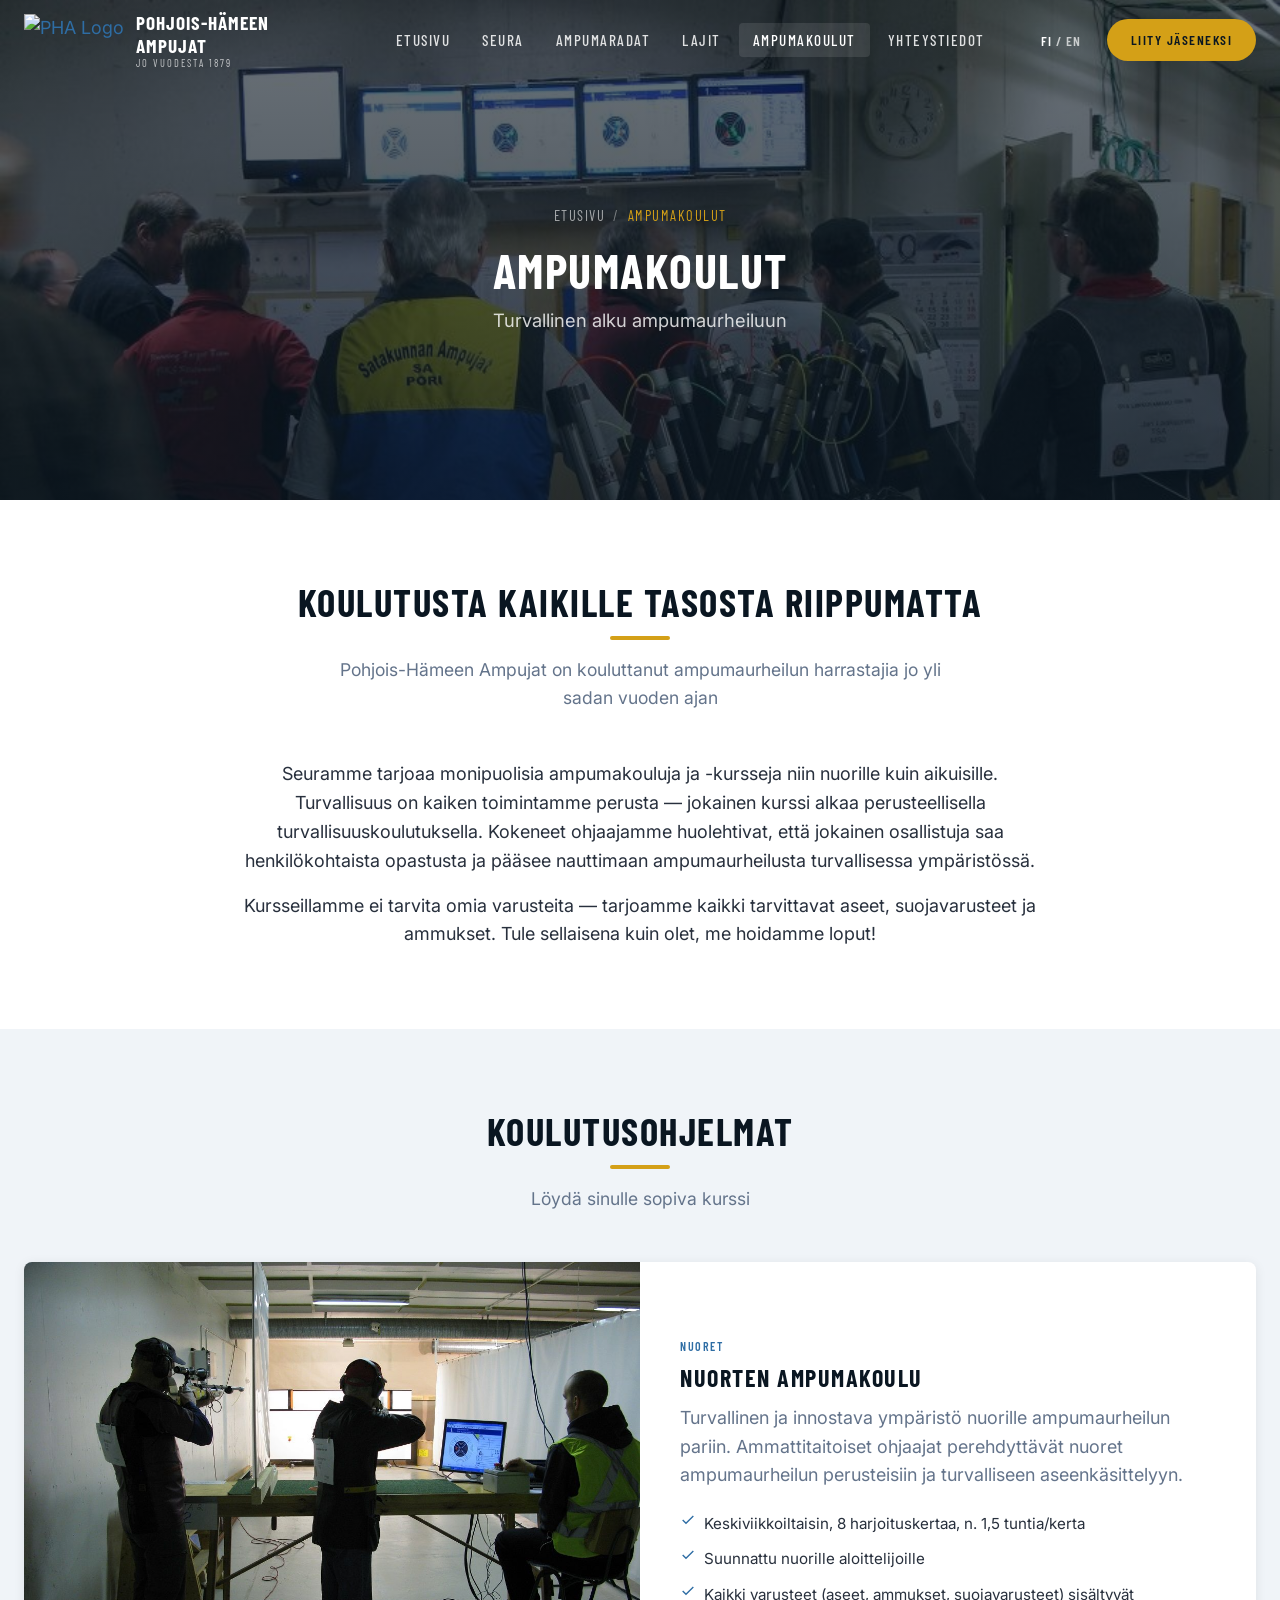
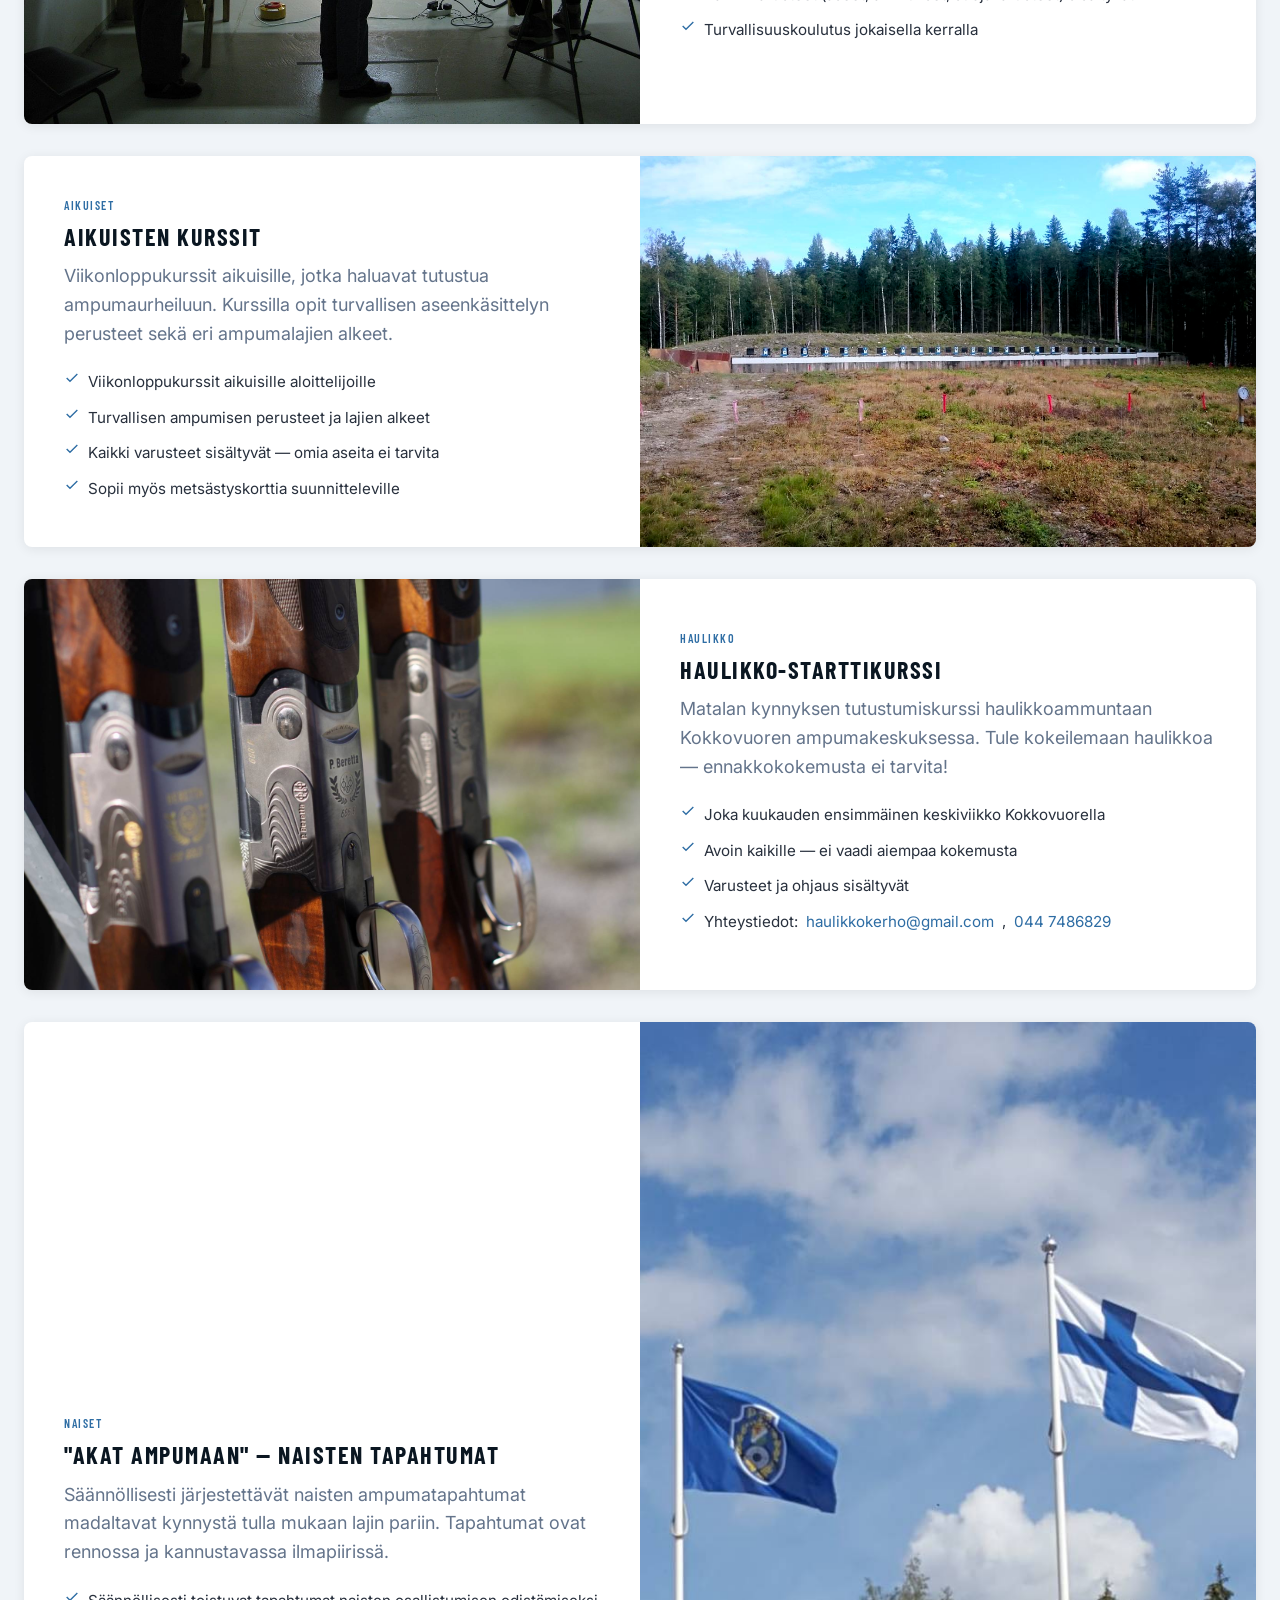
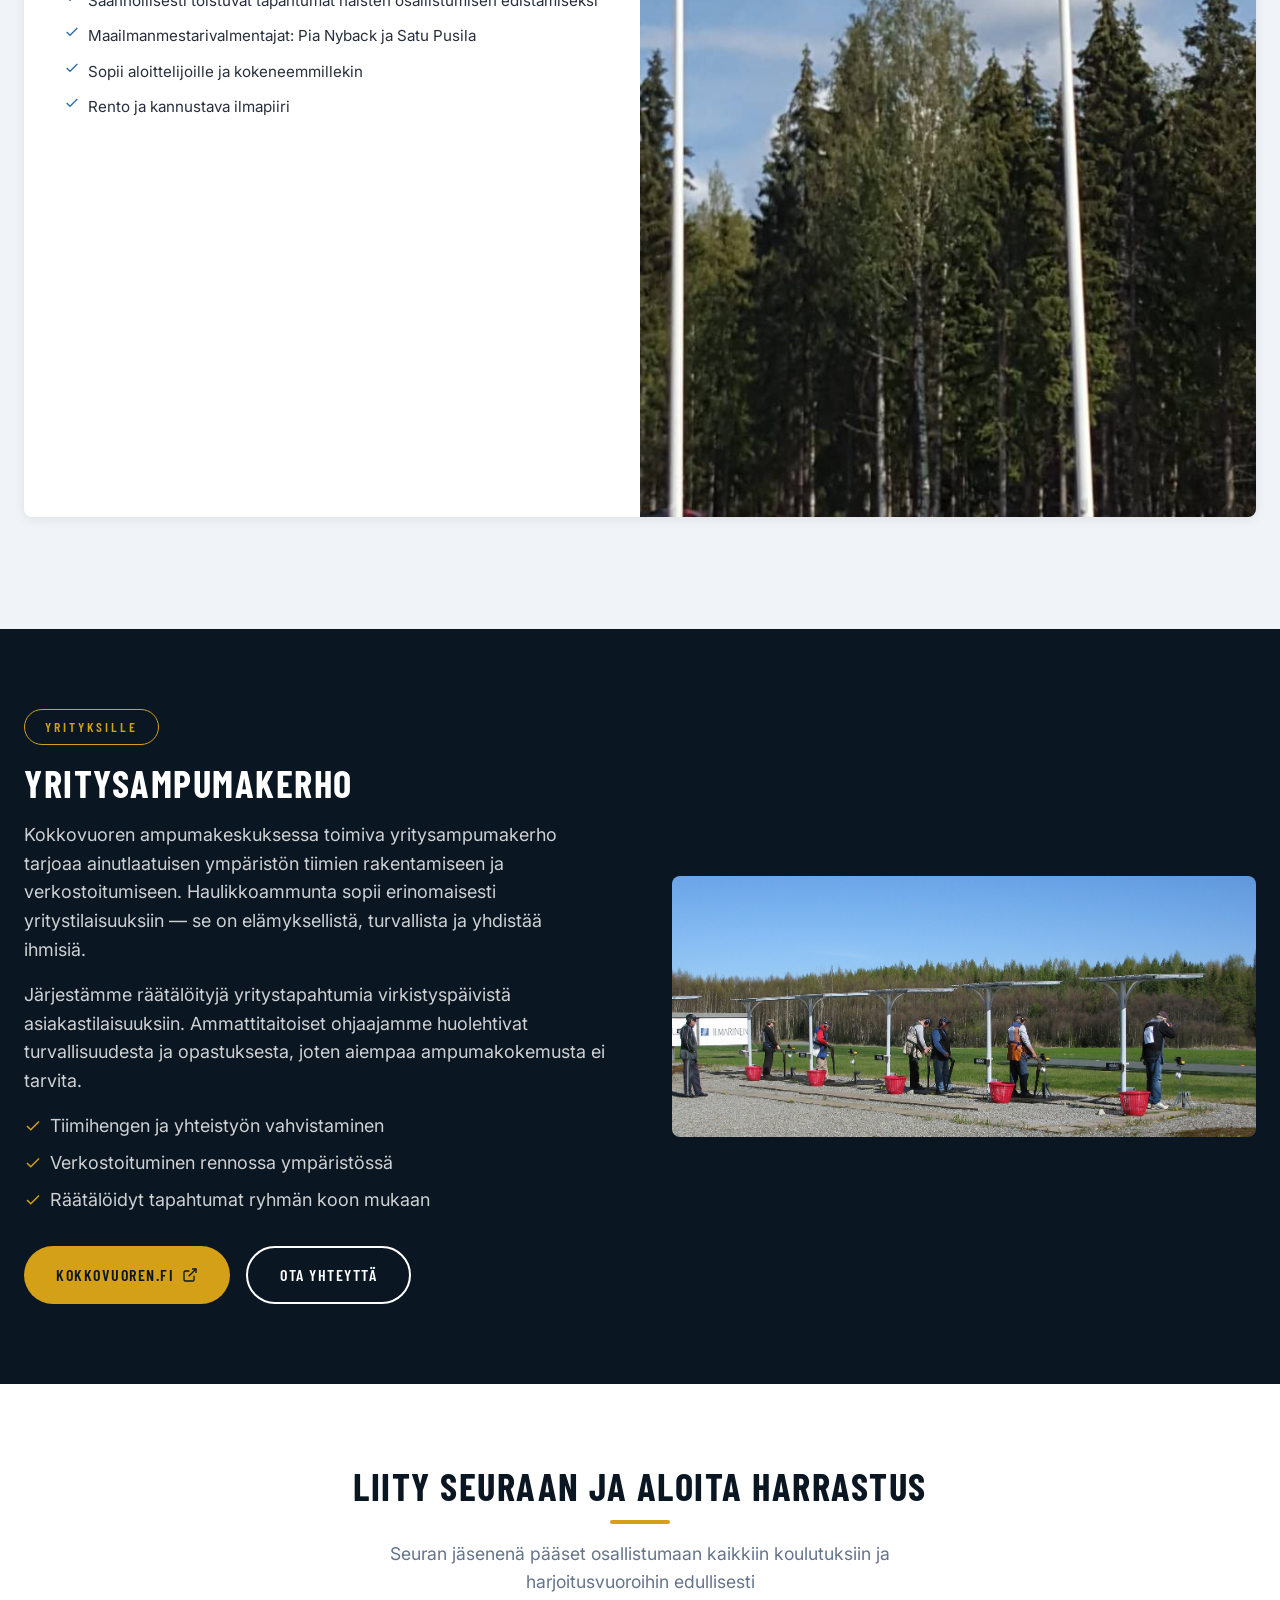
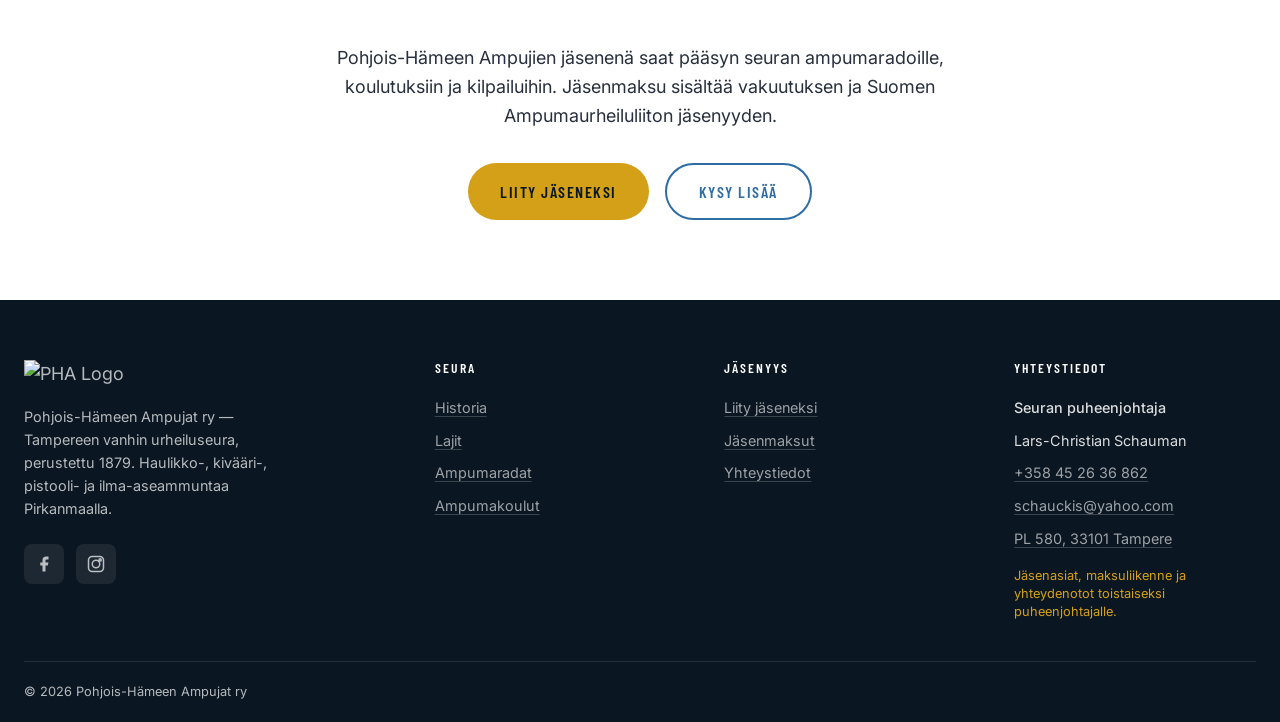
==== ampumakoulut.html @ 620f0bf3 "Add sub-pages and first draft of site." ====
<!DOCTYPE html>
<html lang="fi">
<head>
  <meta charset="UTF-8">
  <meta name="viewport" content="width=device-width, initial-scale=1.0">
  <title>Ampumakoulut — Pohjois-Hämeen Ampujat</title>
  <meta name="description" content="Pohjois-Hämeen Ampujat ry:n ampumakoulut: nuorten ampumakoulu, aikuisten kurssit, haulikko-starttikurssi ja naisten tapahtumat. Turvallinen alku ampumaurheiluun.">
  <link rel="preconnect" href="https://fonts.googleapis.com">
  <link rel="preconnect" href="https://fonts.gstatic.com" crossorigin>
  <link href="https://fonts.googleapis.com/css2?family=Barlow+Condensed:ital,wght@0,400;0,500;0,600;0,700;1,700&family=Inter:wght@400;500;600&display=swap" rel="stylesheet">
  <link rel="stylesheet" href="css/style.css">
</head>
<body>

  <!-- Header -->
  <header class="header">
    <div class="header-inner">
      <a href="index.html" class="header-logo">
        <img src="logo/PHA-logo-2016-remastered.png" alt="PHA Logo">
        <div class="header-logo-text">
          Pohjois-Hämeen<br>Ampujat
          <small>Jo vuodesta 1879</small>
        </div>
      </a>
      <nav class="nav">
        <ul class="nav-links">
          <li><a href="index.html" class="nav-link">Etusivu</a></li>
          <li><a href="seura.html" class="nav-link">Seura</a></li>
          <li><a href="ampumaradat.html" class="nav-link">Ampumaradat</a></li>
          <li><a href="lajit.html" class="nav-link">Lajit</a></li>
          <li><a href="ampumakoulut.html" class="nav-link active">Ampumakoulut</a></li>
          <li><a href="yhteystiedot.html" class="nav-link">Yhteystiedot</a></li>
        </ul>
        <div class="nav-actions">
          <button class="lang-toggle"><span class="active-lang">FI</span> / <span>EN</span></button>
          <a href="jaseneksi.html" class="btn btn-primary nav-cta">Liity jäseneksi</a>
        </div>
      </nav>
      <button class="hamburger" aria-label="Valikko">
        <span></span>
        <span></span>
        <span></span>
      </button>
    </div>
  </header>

  <!-- Mobile Nav -->
  <div class="mobile-nav">
    <div class="mobile-nav-links">
      <a href="index.html" class="mobile-nav-link">Etusivu</a>
      <a href="seura.html" class="mobile-nav-link">Seura</a>
      <a href="ampumaradat.html" class="mobile-nav-link">Ampumaradat</a>
      <a href="lajit.html" class="mobile-nav-link">Lajit</a>
      <a href="ampumakoulut.html" class="mobile-nav-link">Ampumakoulut</a>
      <a href="jaseneksi.html" class="mobile-nav-link">Jäseneksi</a>
      <a href="yhteystiedot.html" class="mobile-nav-link">Yhteystiedot</a>
    </div>
    <div class="mobile-nav-cta">
      <a href="jaseneksi.html" class="btn btn-primary">Liity jäseneksi</a>
    </div>
  </div>

  <!-- Page Hero -->
  <section class="page-hero page-hero-ampumakoulut">
    <img src="images/running-target-competition-10m-2015.jpg" alt="Ampumakoulu">
    <div class="hero-overlay"></div>
    <div class="page-hero-content">
      <div class="breadcrumb">
        <a href="index.html">Etusivu</a>
        <span>/</span>
        <span class="breadcrumb-current">Ampumakoulut</span>
      </div>
      <h1>Ampumakoulut</h1>
      <p>Turvallinen alku ampumaurheiluun</p>
    </div>
  </section>

  <!-- Intro -->
  <section class="section">
    <div class="container">
      <div class="reveal" style="max-width: 800px; margin: 0 auto; text-align: center;">
        <h2 class="section-title">Koulutusta kaikille tasosta riippumatta</h2>
        <p class="section-subtitle">Pohjois-Hämeen Ampujat on kouluttanut ampumaurheilun harrastajia jo yli sadan vuoden ajan</p>
        <p style="margin-top: 1.5rem;">
          Seuramme tarjoaa monipuolisia ampumakouluja ja -kursseja niin nuorille kuin aikuisille. Turvallisuus on kaiken toimintamme perusta — jokainen kurssi alkaa perusteellisella turvallisuuskoulutuksella. Kokeneet ohjaajamme huolehtivat, että jokainen osallistuja saa henkilökohtaista opastusta ja pääsee nauttimaan ampumaurheilusta turvallisessa ympäristössä.
        </p>
        <p style="margin-top: 1rem;">
          Kursseillamme ei tarvita omia varusteita — tarjoamme kaikki tarvittavat aseet, suojavarusteet ja ammukset. Tule sellaisena kuin olet, me hoidamme loput!
        </p>
      </div>
    </div>
  </section>

  <!-- Programs -->
  <section class="section section-light">
    <div class="container">
      <h2 class="section-title reveal">Koulutusohjelmat</h2>
      <p class="section-subtitle reveal">Löydä sinulle sopiva kurssi</p>

      <!-- Youth Shooting School -->
      <div class="range-card reveal" style="margin-bottom: 2rem;">
        <div class="range-card-image">
          <img src="images/running-target-competition-10m-2015-in-action.jpg" alt="Nuorten ampumakoulu">
        </div>
        <div class="range-card-body">
          <span class="card-tag">Nuoret</span>
          <h3>Nuorten Ampumakoulu</h3>
          <p>Turvallinen ja innostava ympäristö nuorille ampumaurheilun pariin. Ammattitaitoiset ohjaajat perehdyttävät nuoret ampumaurheilun perusteisiin ja turvalliseen aseenkäsittelyyn.</p>
          <ul class="range-facilities">
            <li>
              <svg viewBox="0 0 24 24" fill="none" stroke="currentColor" stroke-width="2"><polyline points="20 6 9 17 4 12"/></svg>
              Keskiviikkoiltaisin, 8 harjoituskertaa, n. 1,5 tuntia/kerta
            </li>
            <li>
              <svg viewBox="0 0 24 24" fill="none" stroke="currentColor" stroke-width="2"><polyline points="20 6 9 17 4 12"/></svg>
              Suunnattu nuorille aloittelijoille
            </li>
            <li>
              <svg viewBox="0 0 24 24" fill="none" stroke="currentColor" stroke-width="2"><polyline points="20 6 9 17 4 12"/></svg>
              Kaikki varusteet (aseet, ammukset, suojavarusteet) sisältyvät
            </li>
            <li>
              <svg viewBox="0 0 24 24" fill="none" stroke="currentColor" stroke-width="2"><polyline points="20 6 9 17 4 12"/></svg>
              Turvallisuuskoulutus jokaisella kerralla
            </li>
          </ul>
        </div>
      </div>

      <!-- Adult Courses -->
      <div class="range-card reveal" style="margin-bottom: 2rem;">
        <div class="range-card-image">
          <img src="images/Aitovuori-50m-range-2016.jpg" alt="Aikuisten kurssit">
        </div>
        <div class="range-card-body">
          <span class="card-tag">Aikuiset</span>
          <h3>Aikuisten kurssit</h3>
          <p>Viikonloppukurssit aikuisille, jotka haluavat tutustua ampumaurheiluun. Kurssilla opit turvallisen aseenkäsittelyn perusteet sekä eri ampumalajien alkeet.</p>
          <ul class="range-facilities">
            <li>
              <svg viewBox="0 0 24 24" fill="none" stroke="currentColor" stroke-width="2"><polyline points="20 6 9 17 4 12"/></svg>
              Viikonloppukurssit aikuisille aloittelijoille
            </li>
            <li>
              <svg viewBox="0 0 24 24" fill="none" stroke="currentColor" stroke-width="2"><polyline points="20 6 9 17 4 12"/></svg>
              Turvallisen ampumisen perusteet ja lajien alkeet
            </li>
            <li>
              <svg viewBox="0 0 24 24" fill="none" stroke="currentColor" stroke-width="2"><polyline points="20 6 9 17 4 12"/></svg>
              Kaikki varusteet sisältyvät — omia aseita ei tarvita
            </li>
            <li>
              <svg viewBox="0 0 24 24" fill="none" stroke="currentColor" stroke-width="2"><polyline points="20 6 9 17 4 12"/></svg>
              Sopii myös metsästyskorttia suunnitteleville
            </li>
          </ul>
        </div>
      </div>

      <!-- Shotgun Starter Course -->
      <div class="range-card reveal" style="margin-bottom: 2rem;">
        <div class="range-card-image">
          <img src="images/shotguns-in-a-row.jpg" alt="Haulikko-starttikurssi">
        </div>
        <div class="range-card-body">
          <span class="card-tag">Haulikko</span>
          <h3>Haulikko-starttikurssi</h3>
          <p>Matalan kynnyksen tutustumiskurssi haulikkoammuntaan Kokkovuoren ampumakeskuksessa. Tule kokeilemaan haulikkoa — ennakkokokemusta ei tarvita!</p>
          <ul class="range-facilities">
            <li>
              <svg viewBox="0 0 24 24" fill="none" stroke="currentColor" stroke-width="2"><polyline points="20 6 9 17 4 12"/></svg>
              Joka kuukauden ensimmäinen keskiviikko Kokkovuorella
            </li>
            <li>
              <svg viewBox="0 0 24 24" fill="none" stroke="currentColor" stroke-width="2"><polyline points="20 6 9 17 4 12"/></svg>
              Avoin kaikille — ei vaadi aiempaa kokemusta
            </li>
            <li>
              <svg viewBox="0 0 24 24" fill="none" stroke="currentColor" stroke-width="2"><polyline points="20 6 9 17 4 12"/></svg>
              Varusteet ja ohjaus sisältyvät
            </li>
            <li>
              <svg viewBox="0 0 24 24" fill="none" stroke="currentColor" stroke-width="2"><polyline points="20 6 9 17 4 12"/></svg>
              Yhteystiedot:
              <a href="mailto:haulikkokerho@gmail.com">haulikkokerho@gmail.com</a>,
              <a href="tel:+358447486829">044 7486829</a>
            </li>
          </ul>
        </div>
      </div>

      <!-- Women's Events -->
      <div class="range-card reveal">
        <div class="range-card-image">
          <img src="images/PHA-and-Finland-flags.jpg" alt="Akat ampumaan — naisten tapahtumat">
        </div>
        <div class="range-card-body">
          <span class="card-tag">Naiset</span>
          <h3>"Akat ampumaan" — Naisten tapahtumat</h3>
          <p>Säännöllisesti järjestettävät naisten ampumatapahtumat madaltavat kynnystä tulla mukaan lajin pariin. Tapahtumat ovat rennossa ja kannustavassa ilmapiirissä.</p>
          <ul class="range-facilities">
            <li>
              <svg viewBox="0 0 24 24" fill="none" stroke="currentColor" stroke-width="2"><polyline points="20 6 9 17 4 12"/></svg>
              Säännöllisesti toistuvat tapahtumat naisten osallistumisen edistämiseksi
            </li>
            <li>
              <svg viewBox="0 0 24 24" fill="none" stroke="currentColor" stroke-width="2"><polyline points="20 6 9 17 4 12"/></svg>
              Maailmanmestarivalmentajat: Pia Nyback ja Satu Pusila
            </li>
            <li>
              <svg viewBox="0 0 24 24" fill="none" stroke="currentColor" stroke-width="2"><polyline points="20 6 9 17 4 12"/></svg>
              Sopii aloittelijoille ja kokeneemmillekin
            </li>
            <li>
              <svg viewBox="0 0 24 24" fill="none" stroke="currentColor" stroke-width="2"><polyline points="20 6 9 17 4 12"/></svg>
              Rento ja kannustava ilmapiiri
            </li>
          </ul>
        </div>
      </div>
    </div>
  </section>

  <!-- Corporate Events -->
  <section class="section section-dark">
    <div class="container">
      <div class="grid grid-2 reveal" style="align-items: center; gap: 4rem;">
        <div>
          <span class="hero-badge" style="margin-bottom: 1rem;">Yrityksille</span>
          <h2 style="color: var(--white);">Yritysampumakerho</h2>
          <p style="color: rgba(255,255,255,0.8); margin-top: 1rem;">
            Kokkovuoren ampumakeskuksessa toimiva yritysampumakerho tarjoaa ainutlaatuisen ympäristön tiimien rakentamiseen ja verkostoitumiseen. Haulikkoammunta sopii erinomaisesti yritystilaisuuksiin — se on elämyksellistä, turvallista ja yhdistää ihmisiä.
          </p>
          <p style="color: rgba(255,255,255,0.8); margin-top: 1rem;">
            Järjestämme räätälöityjä yritystapahtumia virkistyspäivistä asiakastilaisuuksiin. Ammattitaitoiset ohjaajamme huolehtivat turvallisuudesta ja opastuksesta, joten aiempaa ampumakokemusta ei tarvita.
          </p>
          <ul style="color: rgba(255,255,255,0.8); margin-top: 1rem; display: flex; flex-direction: column; gap: 0.5rem;">
            <li style="display: flex; align-items: center; gap: 0.5rem;">
              <svg width="18" height="18" viewBox="0 0 24 24" fill="none" stroke="#D4A017" stroke-width="2"><polyline points="20 6 9 17 4 12"/></svg>
              Tiimihengen ja yhteistyön vahvistaminen
            </li>
            <li style="display: flex; align-items: center; gap: 0.5rem;">
              <svg width="18" height="18" viewBox="0 0 24 24" fill="none" stroke="#D4A017" stroke-width="2"><polyline points="20 6 9 17 4 12"/></svg>
              Verkostoituminen rennossa ympäristössä
            </li>
            <li style="display: flex; align-items: center; gap: 0.5rem;">
              <svg width="18" height="18" viewBox="0 0 24 24" fill="none" stroke="#D4A017" stroke-width="2"><polyline points="20 6 9 17 4 12"/></svg>
              Räätälöidyt tapahtumat ryhmän koon mukaan
            </li>
          </ul>
          <div style="margin-top: 2rem; display: flex; gap: 1rem; flex-wrap: wrap;">
            <a href="https://kokkovuoren.fi" target="_blank" rel="noopener" class="btn btn-primary">
              Kokkovuoren.fi
              <svg width="16" height="16" viewBox="0 0 24 24" fill="none" stroke="currentColor" stroke-width="2"><path d="M18 13v6a2 2 0 0 1-2 2H5a2 2 0 0 1-2-2V8a2 2 0 0 1 2-2h6"/><polyline points="15 3 21 3 21 9"/><line x1="10" y1="14" x2="21" y2="3"/></svg>
            </a>
            <a href="yhteystiedot.html" class="btn btn-secondary">Ota yhteyttä</a>
          </div>
        </div>
        <div>
          <img src="images/PHA_trap_shooting_range.jpeg" alt="Kokkovuoren ampumakeskus" style="border-radius: var(--card-radius);">
        </div>
      </div>
    </div>
  </section>

  <!-- CTA -->
  <section class="section">
    <div class="container">
      <div class="reveal" style="text-align: center; max-width: 700px; margin: 0 auto;">
        <h2 class="section-title">Liity seuraan ja aloita harrastus</h2>
        <p class="section-subtitle">Seuran jäsenenä pääset osallistumaan kaikkiin koulutuksiin ja harjoitusvuoroihin edullisesti</p>
        <p style="margin-top: 1rem;">
          Pohjois-Hämeen Ampujien jäsenenä saat pääsyn seuran ampumaradoille, koulutuksiin ja kilpailuihin. Jäsenmaksu sisältää vakuutuksen ja Suomen Ampumaurheiluliiton jäsenyyden.
        </p>
        <div style="margin-top: 2rem; display: flex; gap: 1rem; justify-content: center; flex-wrap: wrap;">
          <a href="jaseneksi.html" class="btn btn-primary">Liity jäseneksi</a>
          <a href="yhteystiedot.html" class="btn btn-outline">Kysy lisää</a>
        </div>
      </div>
    </div>
  </section>

  <!-- Footer -->
  <footer class="footer">
    <div class="container">
      <div class="footer-grid">
        <div class="footer-brand">
          <img src="logo/PHA-logo-2016-remastered.png" alt="PHA Logo">
          <p>Pohjois-Hämeen Ampujat ry — Tampereen vanhin urheiluseura, perustettu 1879. Haulikko-, kivääri-, pistooli- ja ilma-aseammuntaa Pirkanmaalla.</p>
          <div class="footer-social">
            <a href="https://www.facebook.com/pohjoishameenampujat" target="_blank" rel="noopener" aria-label="Facebook">
              <svg width="18" height="18" viewBox="0 0 24 24" fill="currentColor"><path d="M18 2h-3a5 5 0 00-5 5v3H7v4h3v8h4v-8h3l1-4h-4V7a1 1 0 011-1h3z"/></svg>
            </a>
            <a href="https://www.instagram.com/pohjoishameenampujat" target="_blank" rel="noopener" aria-label="Instagram">
              <svg width="18" height="18" viewBox="0 0 24 24" fill="none" stroke="currentColor" stroke-width="2"><rect x="2" y="2" width="20" height="20" rx="5"/><circle cx="12" cy="12" r="5"/><circle cx="17.5" cy="6.5" r="1.5"/></svg>
            </a>
          </div>
        </div>
        <div>
          <h4 class="footer-heading">Seura</h4>
          <div class="footer-links">
            <a href="seura.html">Historia</a>
            <a href="lajit.html">Lajit</a>
            <a href="ampumaradat.html">Ampumaradat</a>
            <a href="ampumakoulut.html">Ampumakoulut</a>
          </div>
        </div>
        <div>
          <h4 class="footer-heading">Jäsenyys</h4>
          <div class="footer-links">
            <a href="jaseneksi.html">Liity jäseneksi</a>
            <a href="jaseneksi.html#maksut">Jäsenmaksut</a>
            <a href="yhteystiedot.html">Yhteystiedot</a>
          </div>
        </div>
        <div>
          <h4 class="footer-heading">Yhteystiedot</h4>
          <div class="footer-links">
            <span style="color: rgba(255,255,255,0.85); font-weight: 500;">Seuran puheenjohtaja</span>
            <span style="color: rgba(255,255,255,0.85);">Lars-Christian Schauman</span>
            <a href="tel:+358452636862">+358 45 26 36 862</a>
            <a href="mailto:schauckis@yahoo.com">schauckis@yahoo.com</a>
            <a>PL 580, 33101 Tampere</a>
            <span style="color: var(--gold); font-size: 0.8rem; margin-top: 0.5rem; display: block; line-height: 1.4;">Jäsenasiat, maksuliikenne ja yhteydenotot toistaiseksi puheenjohtajalle.</span>
          </div>
        </div>
      </div>
      <div class="footer-bottom">
        <span>&copy; 2026 Pohjois-Hämeen Ampujat ry</span>
      </div>
    </div>
  </footer>

  <script src="js/main.js"></script>
</body>
</html>
---- css/style.css ----
/* ============================================
   PHA — Pohjois-Hämeen Ampujat
   Website Stylesheet
   ============================================ */

/* ---------- Custom Properties ---------- */
:root {
  --dark: #0a1621;
  --dark-secondary: #1e293b;
  --blue: #2e6da4;
  --blue-light: #3a7db5;
  --gold: #d4a017;
  --gold-light: #e0b032;
  --light: #f0f4f8;
  --white: #ffffff;
  --body-text: #28303d;
  --subtle: rgba(0, 0, 0, 0.1);
  --subtle-white: rgba(255, 255, 255, 0.1);

  --container: 1280px;
  --header-height: 80px;
  --section-padding: 80px;
  --card-radius: 8px;
  --transition: 0.3s ease;
}

/* ---------- Reset ---------- */
*,
*::before,
*::after {
  margin: 0;
  padding: 0;
  box-sizing: border-box;
}

html {
  scroll-behavior: smooth;
  -webkit-text-size-adjust: 100%;
}

body {
  font-family:
    "Inter",
    -apple-system,
    BlinkMacSystemFont,
    "Segoe UI",
    Roboto,
    sans-serif;
  font-size: 18px;
  line-height: 1.6;
  color: var(--body-text);
  background: var(--white);
  overflow-x: hidden;
}

img {
  max-width: 100%;
  height: auto;
  display: block;
}

a {
  color: var(--blue);
  text-decoration: none;
  transition: color var(--transition);
}

a:hover {
  color: var(--blue-light);
}

ul,
ol {
  list-style: none;
}

button {
  cursor: pointer;
  border: none;
  background: none;
  font-family: inherit;
}

/* ---------- Typography ---------- */
h1,
h2,
h3,
h4,
h5,
h6 {
  font-family: "Barlow Condensed", "Arial Narrow", sans-serif;
  font-weight: 700;
  text-transform: uppercase;
  letter-spacing: 1.5px;
  line-height: 1.15;
  color: var(--dark);
}

h1 {
  font-size: 3.2rem;
}
h2 {
  font-size: 2.4rem;
}
h3 {
  font-size: 1.6rem;
}
h4 {
  font-size: 1.25rem;
}

.section-title {
  text-align: center;
  margin-bottom: 1rem;
  position: relative;
}

.section-subtitle {
  text-align: center;
  font-size: 1.1rem;
  color: #64748b;
  max-width: 640px;
  margin: 0 auto 3rem;
}

.section-title::after {
  content: "";
  display: block;
  width: 60px;
  height: 4px;
  background: var(--gold);
  margin: 0.75rem auto 0;
  border-radius: 2px;
}

.section-title-light {
  color: var(--white);
}

.section-title-light::after {
  background: var(--gold);
}

/* ---------- Layout ---------- */
.container {
  max-width: var(--container);
  margin: 0 auto;
  padding: 0 24px;
}

.section {
  padding: var(--section-padding) 0;
}

.section-dark {
  background: var(--dark);
  color: var(--white);
}

.section-dark-secondary {
  background: var(--dark-secondary);
  color: var(--white);
}

.section-light {
  background: var(--light);
}

.grid {
  display: grid;
  gap: 2rem;
}

.grid-2 {
  grid-template-columns: repeat(2, 1fr);
}
.grid-3 {
  grid-template-columns: repeat(3, 1fr);
}
.grid-4 {
  grid-template-columns: repeat(4, 1fr);
}

/* ---------- Buttons ---------- */
.btn {
  display: inline-flex;
  align-items: center;
  gap: 0.5rem;
  padding: 14px 32px;
  border-radius: 50px;
  font-family: "Barlow Condensed", sans-serif;
  font-weight: 600;
  font-size: 1rem;
  text-transform: uppercase;
  letter-spacing: 1.5px;
  transition: all var(--transition);
  white-space: nowrap;
}

.btn-primary {
  background: var(--gold);
  color: var(--dark);
}

.btn-primary:hover {
  background: var(--gold-light);
  color: var(--dark);
  transform: translateY(-2px);
  box-shadow: 0 4px 20px rgba(212, 160, 23, 0.4);
}

.btn-secondary {
  background: transparent;
  color: var(--white);
  border: 2px solid var(--white);
}

.btn-secondary:hover {
  background: var(--white);
  color: var(--dark);
  transform: translateY(-2px);
}

.btn-blue {
  background: var(--blue);
  color: var(--white);
}

.btn-blue:hover {
  background: var(--blue-light);
  color: var(--white);
  transform: translateY(-2px);
  box-shadow: 0 4px 20px rgba(46, 109, 164, 0.4);
}

.btn-outline {
  background: transparent;
  color: var(--blue);
  border: 2px solid var(--blue);
}

.btn-outline:hover {
  background: var(--blue);
  color: var(--white);
  transform: translateY(-2px);
}

.btn-sm {
  padding: 10px 24px;
  font-size: 0.875rem;
}

/* ---------- Header / Navigation ---------- */
.header {
  position: fixed;
  top: 0;
  left: 0;
  right: 0;
  z-index: 1000;
  transition:
    background var(--transition),
    box-shadow var(--transition);
}

.header.scrolled {
  background: var(--dark);
  box-shadow: 0 2px 20px rgba(0, 0, 0, 0.3);
}

.header-inner {
  display: flex;
  align-items: center;
  justify-content: space-between;
  height: var(--header-height);
  padding: 0 24px;
  max-width: var(--container);
  margin: 0 auto;
}

.header-logo {
  display: flex;
  align-items: center;
  gap: 12px;
  z-index: 1001;
}

.header-logo img {
  height: 52px;
  width: auto;
}

.header-logo-text {
  font-family: "Barlow Condensed", sans-serif;
  font-weight: 700;
  font-size: 1.2rem;
  color: var(--white);
  text-transform: uppercase;
  letter-spacing: 1px;
  line-height: 1.2;
}

.header-logo-text small {
  display: block;
  font-size: 0.65rem;
  font-weight: 400;
  letter-spacing: 2px;
  opacity: 0.7;
  text-transform: uppercase;
}

.nav {
  display: flex;
  align-items: center;
  gap: 2rem;
}

.nav-links {
  display: flex;
  align-items: center;
  gap: 0.25rem;
}

.nav-link {
  color: rgba(255, 255, 255, 0.85);
  font-family: "Barlow Condensed", sans-serif;
  font-weight: 500;
  font-size: 0.95rem;
  text-transform: uppercase;
  letter-spacing: 1.5px;
  padding: 8px 14px;
  border-radius: 4px;
  transition: all var(--transition);
}

.nav-link:hover,
.nav-link.active {
  color: var(--white);
  background: rgba(255, 255, 255, 0.1);
}

.nav-actions {
  display: flex;
  align-items: center;
  gap: 1rem;
}

.lang-toggle {
  color: rgba(255, 255, 255, 0.7);
  font-family: "Barlow Condensed", sans-serif;
  font-weight: 600;
  font-size: 0.85rem;
  text-transform: uppercase;
  letter-spacing: 1px;
  padding: 6px 10px;
  border-radius: 4px;
  cursor: pointer;
  transition: all var(--transition);
}

.lang-toggle:hover {
  color: var(--white);
  background: rgba(255, 255, 255, 0.1);
}

.lang-toggle .active-lang {
  color: var(--white);
}

.nav-cta {
  font-size: 0.85rem;
  padding: 10px 24px;
}

/* Hamburger */
.hamburger {
  display: none;
  flex-direction: column;
  gap: 5px;
  padding: 8px;
  z-index: 1001;
}

.hamburger span {
  display: block;
  width: 24px;
  height: 2px;
  background: var(--white);
  transition: all var(--transition);
}

.hamburger.open span:nth-child(1) {
  transform: rotate(45deg) translate(5px, 5px);
}

.hamburger.open span:nth-child(2) {
  opacity: 0;
}

.hamburger.open span:nth-child(3) {
  transform: rotate(-45deg) translate(5px, -5px);
}

/* Mobile Nav */
.mobile-nav {
  display: none;
  position: fixed;
  top: 0;
  left: 0;
  right: 0;
  bottom: 0;
  background: var(--dark);
  z-index: 999;
  padding: 120px 24px 40px;
  overflow-y: auto;
}

.mobile-nav.open {
  display: flex;
  flex-direction: column;
  animation: fadeIn 0.3s ease;
}

.mobile-nav-links {
  display: flex;
  flex-direction: column;
  gap: 0.5rem;
}

.mobile-nav-link {
  color: var(--white);
  font-family: "Barlow Condensed", sans-serif;
  font-weight: 600;
  font-size: 1.5rem;
  text-transform: uppercase;
  letter-spacing: 2px;
  padding: 12px 0;
  border-bottom: 1px solid var(--subtle-white);
  transition: color var(--transition);
}

.mobile-nav-link:hover {
  color: var(--gold);
}

.mobile-nav-cta {
  margin-top: 2rem;
  text-align: center;
}

/* ---------- Hero ---------- */
.hero {
  position: relative;
  height: 100vh;
  min-height: 600px;
  max-height: 900px;
  overflow: hidden;
}

.hero-carousel {
  position: absolute;
  inset: 0;
}

.hero-slide {
  position: absolute;
  inset: 0;
  opacity: 0;
  transition: opacity 1s ease;
}

.hero-slide.active {
  opacity: 1;
}

.hero-slide img {
  width: 100%;
  height: 100%;
  object-fit: cover;
}

.hero-overlay {
  position: absolute;
  inset: 0;
  background: linear-gradient(
    to bottom,
    rgba(10, 22, 33, 0.5) 0%,
    rgba(10, 22, 33, 0.7) 50%,
    rgba(10, 22, 33, 0.85) 100%
  );
}

.hero-content {
  position: relative;
  z-index: 2;
  height: 100%;
  display: flex;
  flex-direction: column;
  justify-content: center;
  align-items: center;
  text-align: center;
  padding: 0 24px;
}

.hero-badge {
  display: inline-block;
  font-family: "Barlow Condensed", sans-serif;
  font-weight: 600;
  font-size: 0.85rem;
  text-transform: uppercase;
  letter-spacing: 3px;
  color: var(--gold);
  border: 1px solid var(--gold);
  padding: 6px 20px;
  border-radius: 50px;
  margin-bottom: 1.5rem;
}

.hero h1 {
  color: var(--white);
  font-size: 4rem;
  max-width: 900px;
  margin-bottom: 1rem;
}

.hero-text {
  color: rgba(255, 255, 255, 0.85);
  font-size: 1.2rem;
  max-width: 600px;
  margin-bottom: 2rem;
}

.hero-buttons {
  display: flex;
  gap: 1rem;
  flex-wrap: wrap;
  justify-content: center;
}

.hero-indicators {
  position: absolute;
  bottom: 30px;
  left: 50%;
  transform: translateX(-50%);
  z-index: 2;
  display: flex;
  gap: 10px;
}

.hero-indicator {
  width: 12px;
  height: 12px;
  border-radius: 50%;
  background: rgba(255, 255, 255, 0.3);
  cursor: pointer;
  transition: all var(--transition);
}

.hero-indicator.active {
  background: var(--gold);
  transform: scale(1.2);
}

/* Page Hero (inner pages) */
.page-hero {
  position: relative;
  height: 500px;
  overflow: hidden;
  display: flex;
  align-items: center;
  justify-content: center;
}

.page-hero img {
  position: absolute;
  inset: 0;
  width: 100%;
  height: 100%;
  object-fit: cover;
}

.page-hero .hero-overlay {
  background: linear-gradient(
    to bottom,
    rgba(10, 22, 33, 0.6) 0%,
    rgba(10, 22, 33, 0.8) 100%
  );
}

.page-hero-content {
  position: relative;
  z-index: 2;
  text-align: center;
  padding: 0 24px;
  margin-top: 40px;
}

.page-hero h1 {
  color: var(--white);
  font-size: 3rem;
  margin-bottom: 0.5rem;
}

.page-hero p {
  color: rgba(255, 255, 255, 0.8);
  font-size: 1.15rem;
}

/* Page-specific hero overrides — Desktop */
.page-hero-seura img {
  object-position: center 24%;
}
.page-hero-ampumakoulut img {
  object-position: center 17%;
}

/* Page-specific hero overrides — Mobile */
@media (max-width: 768px) {
  .page-hero-seura img {
    object-position: center 20%;
  }
  .page-hero-ampumakoulut img {
    object-position: center 10%;
  }
}

.breadcrumb {
  display: flex;
  align-items: center;
  justify-content: center;
  gap: 0.5rem;
  margin-bottom: 1rem;
  font-family: "Barlow Condensed", sans-serif;
  font-size: 0.9rem;
  text-transform: uppercase;
  letter-spacing: 1.5px;
}

.breadcrumb a {
  color: rgba(255, 255, 255, 0.6);
}

.breadcrumb a:hover {
  color: var(--gold);
}

.breadcrumb span {
  color: rgba(255, 255, 255, 0.4);
}

.breadcrumb-current {
  color: var(--gold) !important;
}

/* ---------- Cards ---------- */
.card {
  background: var(--white);
  border-radius: var(--card-radius);
  overflow: hidden;
  box-shadow: 0 2px 12px rgba(0, 0, 0, 0.08);
  transition: all var(--transition);
}

.card:hover {
  transform: translateY(-4px);
  box-shadow: 0 8px 30px rgba(0, 0, 0, 0.12);
}

.card-image {
  position: relative;
  overflow: hidden;
  aspect-ratio: 16 / 10;
}

.card-image img {
  width: 100%;
  height: 100%;
  object-fit: cover;
  transition: transform 0.5s ease;
}

.card:hover .card-image img {
  transform: scale(1.05);
}

.card-body {
  padding: 1.5rem;
}

.card-tag {
  display: inline-block;
  font-family: "Barlow Condensed", sans-serif;
  font-weight: 600;
  font-size: 0.75rem;
  text-transform: uppercase;
  letter-spacing: 1.5px;
  color: var(--blue);
  margin-bottom: 0.5rem;
}

.card-title {
  font-size: 1.25rem;
  margin-bottom: 0.5rem;
}

.card-text {
  color: #64748b;
  font-size: 0.95rem;
  line-height: 1.6;
}

.card-link {
  display: inline-flex;
  align-items: center;
  gap: 0.5rem;
  font-family: "Barlow Condensed", sans-serif;
  font-weight: 600;
  font-size: 0.9rem;
  text-transform: uppercase;
  letter-spacing: 1px;
  color: var(--blue);
  margin-top: 1rem;
  transition: gap var(--transition);
}

.card-link:hover {
  gap: 0.75rem;
  color: var(--blue);
}

/* Dark cards */
.card-dark {
  background: var(--dark-secondary);
  color: var(--white);
}

.card-dark .card-title {
  color: var(--white);
}

.card-dark .card-text {
  color: rgba(255, 255, 255, 0.7);
}

.card-dark .card-tag {
  color: var(--gold);
}

/* ---------- Stat Blocks ---------- */
.stats {
  display: grid;
  grid-template-columns: repeat(4, 1fr);
  gap: 2rem;
  text-align: center;
  padding: 3rem 0;
}

.stat-number {
  font-family: "Barlow Condensed", sans-serif;
  font-size: 3.5rem;
  font-weight: 700;
  color: var(--gold);
  line-height: 1;
  margin-bottom: 0.5rem;
}

.stat-label {
  font-family: "Barlow Condensed", sans-serif;
  font-size: 0.95rem;
  text-transform: uppercase;
  letter-spacing: 2px;
  color: rgba(255, 255, 255, 0.7);
}

/* ---------- Quick Links ---------- */
.quick-links {
  display: grid;
  grid-template-columns: repeat(4, 1fr);
  gap: 1.5rem;
  margin-top: -60px;
  position: relative;
  z-index: 10;
}

.quick-link {
  background: var(--white);
  border-radius: var(--card-radius);
  padding: 2rem 1.5rem;
  text-align: center;
  box-shadow: 0 4px 20px rgba(0, 0, 0, 0.1);
  transition: all var(--transition);
  display: flex;
  flex-direction: column;
  align-items: center;
  gap: 0.75rem;
}

.quick-link:hover {
  transform: translateY(-6px);
  box-shadow: 0 8px 30px rgba(0, 0, 0, 0.15);
}

.quick-link-icon {
  width: 56px;
  height: 56px;
  border-radius: 12px;
  background: var(--light);
  display: flex;
  align-items: center;
  justify-content: center;
  font-size: 1.5rem;
  color: var(--blue);
  transition: all var(--transition);
}

.quick-link:hover .quick-link-icon {
  background: var(--blue);
  color: var(--white);
}

.quick-link-title {
  font-family: "Barlow Condensed", sans-serif;
  font-weight: 600;
  font-size: 1.05rem;
  text-transform: uppercase;
  letter-spacing: 1px;
  color: var(--dark);
}

.quick-link-text {
  font-size: 0.85rem;
  color: #64748b;
}

/* ---------- Timeline ---------- */
.timeline {
  position: relative;
  padding: 2rem 0;
}

.timeline::before {
  content: "";
  position: absolute;
  left: 50%;
  top: 0;
  bottom: 0;
  width: 3px;
  background: var(--blue);
  transform: translateX(-50%);
}

.timeline-item {
  position: relative;
  width: 50%;
  padding: 0 3rem 3rem;
}

.timeline-item:nth-child(odd) {
  left: 0;
  text-align: right;
  padding-right: 3rem;
  padding-left: 0;
}

.timeline-item:nth-child(even) {
  left: 50%;
  text-align: left;
  padding-left: 3rem;
  padding-right: 0;
}

.timeline-dot {
  position: absolute;
  top: 0;
  width: 16px;
  height: 16px;
  border-radius: 50%;
  background: var(--gold);
  border: 3px solid var(--blue);
}

.timeline-item:nth-child(odd) .timeline-dot {
  right: -8px;
}

.timeline-item:nth-child(even) .timeline-dot {
  left: -8px;
}

.timeline-year {
  font-family: "Barlow Condensed", sans-serif;
  font-weight: 700;
  font-size: 1.5rem;
  color: var(--gold);
  margin-bottom: 0.25rem;
}

.timeline-title {
  font-family: "Barlow Condensed", sans-serif;
  font-weight: 600;
  font-size: 1.1rem;
  text-transform: uppercase;
  letter-spacing: 1px;
  margin-bottom: 0.25rem;
}

.timeline-text {
  font-size: 0.95rem;
  color: #64748b;
  line-height: 1.5;
}

/* ---------- Range Cards ---------- */
.range-card {
  display: grid;
  grid-template-columns: 1fr 1fr;
  gap: 0;
  background: var(--white);
  border-radius: var(--card-radius);
  overflow: hidden;
  box-shadow: 0 2px 12px rgba(0, 0, 0, 0.08);
  margin-bottom: 2rem;
}

.range-card:nth-child(even) {
  direction: rtl;
}

.range-card:nth-child(even) > * {
  direction: ltr;
}

.range-card-image {
  position: relative;
  overflow: hidden;
  min-height: 300px;
}

.range-card-image img {
  width: 100%;
  height: 100%;
  object-fit: cover;
}

.range-card-body {
  padding: 2.5rem;
  display: flex;
  flex-direction: column;
  justify-content: center;
  min-width: 0;
  overflow-wrap: break-word;
  word-break: break-word;
}

.range-card-body h3 {
  margin-bottom: 0.75rem;
  font-size: 1.5rem;
}

.range-card-body p {
  color: #64748b;
  margin-bottom: 1rem;
}

.range-facilities {
  list-style: none;
  padding: 0;
}

.range-facilities li {
  padding: 0.35rem 0;
  font-size: 0.95rem;
  color: var(--body-text);
  display: flex;
  align-items: flex-start;
  gap: 0.5rem;
  flex-wrap: wrap;
}

.range-facilities li a {
  word-break: break-all;
}

.range-facilities li svg {
  width: 16px;
  height: 16px;
  color: var(--blue);
  flex-shrink: 0;
}

/* ---------- Disciplines ---------- */
.discipline-card {
  background: var(--white);
  border-radius: var(--card-radius);
  overflow: hidden;
  box-shadow: 0 2px 12px rgba(0, 0, 0, 0.08);
  transition: all var(--transition);
  text-align: center;
  padding: 2.5rem 1.5rem;
}

.discipline-card:hover {
  transform: translateY(-4px);
  box-shadow: 0 8px 30px rgba(0, 0, 0, 0.12);
}

.discipline-icon {
  width: 72px;
  height: 72px;
  border-radius: 50%;
  background: var(--light);
  margin: 0 auto 1.25rem;
  display: flex;
  align-items: center;
  justify-content: center;
  font-size: 2rem;
  transition: all var(--transition);
}

.discipline-card:hover .discipline-icon {
  background: var(--blue);
  color: var(--white);
}

.discipline-card h3 {
  margin-bottom: 0.5rem;
  font-size: 1.2rem;
}

.discipline-card p {
  color: #64748b;
  font-size: 0.9rem;
  line-height: 1.5;
}

/* ---------- Fee Table ---------- */
.fee-table {
  width: 100%;
  border-collapse: collapse;
  background: var(--white);
  border-radius: var(--card-radius);
  overflow: hidden;
  box-shadow: 0 2px 12px rgba(0, 0, 0, 0.08);
}

.fee-table thead {
  background: var(--dark);
  color: var(--white);
}

.fee-table th {
  font-family: "Barlow Condensed", sans-serif;
  font-weight: 600;
  text-transform: uppercase;
  letter-spacing: 1px;
  padding: 1rem 1.5rem;
  text-align: left;
}

.fee-table td {
  padding: 1rem 1.5rem;
  border-bottom: 1px solid var(--light);
}

.fee-table tbody tr:hover {
  background: var(--light);
}

.fee-table .price {
  font-family: "Barlow Condensed", sans-serif;
  font-weight: 700;
  font-size: 1.2rem;
  color: var(--blue);
}

/* ---------- Form ---------- */
.form-group {
  margin-bottom: 1.5rem;
}

.form-label {
  display: block;
  font-family: "Barlow Condensed", sans-serif;
  font-weight: 600;
  text-transform: uppercase;
  letter-spacing: 1px;
  font-size: 0.85rem;
  margin-bottom: 0.5rem;
  color: var(--dark);
}

.form-input,
.form-select,
.form-textarea {
  width: 100%;
  padding: 12px 16px;
  border: 2px solid #e2e8f0;
  border-radius: 8px;
  font-family: inherit;
  font-size: 1rem;
  color: var(--body-text);
  transition: border-color var(--transition);
  background: var(--white);
}

.form-input:focus,
.form-select:focus,
.form-textarea:focus {
  outline: none;
  border-color: var(--blue);
}

.form-textarea {
  min-height: 120px;
  resize: vertical;
}

/* ---------- Contact ---------- */
.contact-info-card {
  background: var(--white);
  border-radius: var(--card-radius);
  padding: 2rem;
  box-shadow: 0 2px 12px rgba(0, 0, 0, 0.08);
}

.contact-info-item {
  display: flex;
  gap: 1rem;
  padding: 1rem 0;
  border-bottom: 1px solid var(--light);
}

.contact-info-item:last-child {
  border-bottom: none;
}

.contact-info-icon {
  width: 44px;
  height: 44px;
  border-radius: 10px;
  background: var(--light);
  display: flex;
  align-items: center;
  justify-content: center;
  flex-shrink: 0;
  color: var(--blue);
}

.contact-info-label {
  font-family: "Barlow Condensed", sans-serif;
  font-weight: 600;
  text-transform: uppercase;
  letter-spacing: 1px;
  font-size: 0.8rem;
  color: #94a3b8;
  margin-bottom: 0.15rem;
}

.contact-info-value {
  font-size: 1rem;
  color: var(--body-text);
}

/* Board members */
.board-grid {
  display: grid;
  grid-template-columns: repeat(auto-fill, minmax(280px, 1fr));
  gap: 1.5rem;
}

.board-card {
  background: var(--white);
  border-radius: var(--card-radius);
  padding: 1.5rem;
  box-shadow: 0 2px 12px rgba(0, 0, 0, 0.08);
  display: flex;
  align-items: center;
  gap: 1rem;
  transition: all var(--transition);
}

.board-card:hover {
  transform: translateY(-2px);
  box-shadow: 0 4px 20px rgba(0, 0, 0, 0.12);
}

.board-avatar {
  width: 56px;
  height: 56px;
  border-radius: 50%;
  background: var(--blue);
  color: var(--white);
  display: flex;
  align-items: center;
  justify-content: center;
  font-family: "Barlow Condensed", sans-serif;
  font-weight: 700;
  font-size: 1.2rem;
  flex-shrink: 0;
}

.board-name {
  font-family: "Barlow Condensed", sans-serif;
  font-weight: 600;
  font-size: 1.05rem;
  text-transform: uppercase;
  letter-spacing: 0.5px;
  color: var(--dark);
}

.board-role {
  font-size: 0.85rem;
  color: #64748b;
}

/* ---------- Partners ---------- */
.partners-grid {
  display: grid;
  grid-template-columns: repeat(4, 1fr);
  gap: 2rem;
  align-items: center;
}

.partner-logo {
  display: flex;
  align-items: center;
  justify-content: center;
  padding: 1.5rem;
  background: var(--white);
  border-radius: var(--card-radius);
  transition: all var(--transition);
  min-height: 100px;
}

.partner-logo:hover {
  transform: translateY(-2px);
  box-shadow: 0 4px 20px rgba(0, 0, 0, 0.1);
}

.partner-logo img {
  max-height: 70px;
  max-width: 100%;
  object-fit: contain;
  filter: grayscale(30%);
  opacity: 0.85;
  transition: all var(--transition);
}

.partner-logo:hover img {
  filter: grayscale(0%);
  opacity: 1;
}

/* ---------- Footer ---------- */
.footer {
  background: var(--dark);
  color: rgba(255, 255, 255, 0.7);
  padding: 60px 0 0;
}

.footer-grid {
  display: grid;
  grid-template-columns: 1.5fr 1fr 1fr 1fr;
  gap: 3rem;
  padding-bottom: 40px;
}

.footer-brand {
  display: flex;
  flex-direction: column;
  gap: 1rem;
}

.footer-brand img {
  height: auto;
  width: 180px;
  max-width: 100%;
  object-fit: contain;
}

.footer-brand p {
  font-size: 0.9rem;
  line-height: 1.6;
  max-width: 280px;
}

.footer-social {
  display: flex;
  gap: 0.75rem;
  margin-top: 0.5rem;
}

.footer-social a {
  width: 40px;
  height: 40px;
  border-radius: 8px;
  background: rgba(255, 255, 255, 0.08);
  display: flex;
  align-items: center;
  justify-content: center;
  color: rgba(255, 255, 255, 0.7);
  transition: all var(--transition);
}

.footer-social a:hover {
  background: var(--blue);
  color: var(--white);
}

.footer-heading {
  font-family: "Barlow Condensed", sans-serif;
  font-weight: 600;
  font-size: 0.85rem;
  text-transform: uppercase;
  letter-spacing: 2px;
  color: var(--white);
  margin-bottom: 1.25rem;
}

.footer-links {
  display: flex;
  flex-direction: column;
  gap: 0.6rem;
}

.footer-links a {
  color: rgba(255, 255, 255, 0.6);
  font-size: 0.9rem;
  transition: color var(--transition);
  text-decoration: underline;
  text-decoration-color: rgba(255, 255, 255, 0.2);
  text-underline-offset: 3px;
}

.footer-links a:hover {
  color: var(--gold);
  text-decoration-color: var(--gold);
}

.footer-links span {
  font-size: 0.9rem;
}

.footer-bottom {
  border-top: 1px solid var(--subtle-white);
  padding: 1.25rem 0;
  display: flex;
  align-items: center;
  justify-content: space-between;
  font-size: 0.8rem;
}

.footer-partner-logos {
  display: flex;
  align-items: center;
  gap: 1.5rem;
}

.footer-partner-logos img {
  height: 36px;
  width: auto;
  opacity: 0.6;
  transition: opacity var(--transition);
}

.footer-partner-logos img:hover {
  opacity: 1;
}

/* ---------- Scroll Animations ---------- */
.reveal {
  opacity: 0;
  transform: translateY(30px);
  transition:
    opacity 0.6s ease,
    transform 0.6s ease;
}

.reveal.visible {
  opacity: 1;
  transform: translateY(0);
}

/* ---------- Utilities ---------- */
.text-center {
  text-align: center;
}
.text-gold {
  color: var(--gold);
}
.text-blue {
  color: var(--blue);
}
.text-white {
  color: var(--white);
}
.mt-1 {
  margin-top: 0.5rem;
}
.mt-2 {
  margin-top: 1rem;
}
.mt-3 {
  margin-top: 1.5rem;
}
.mt-4 {
  margin-top: 2rem;
}
.mb-1 {
  margin-bottom: 0.5rem;
}
.mb-2 {
  margin-bottom: 1rem;
}
.mb-3 {
  margin-bottom: 1.5rem;
}
.mb-4 {
  margin-bottom: 2rem;
}

/* ---------- Responsive ---------- */
@media (max-width: 1130px) {
  .nav {
    display: none;
  }
  .hamburger {
    display: flex;
  }
}

@media (max-width: 1024px) {
  h1 {
    font-size: 2.4rem;
  }
  h2 {
    font-size: 2rem;
  }
  .hero h1 {
    font-size: 3rem;
  }
  .grid-4 {
    grid-template-columns: repeat(2, 1fr);
  }
  .quick-links {
    grid-template-columns: repeat(2, 1fr);
  }
  .stats {
    grid-template-columns: repeat(2, 1fr);
  }
  .footer-grid {
    grid-template-columns: repeat(2, 1fr);
  }
  .partners-grid {
    grid-template-columns: repeat(2, 1fr);
  }
  .range-card {
    grid-template-columns: 1fr;
  }
  .range-card:nth-child(even) {
    direction: ltr;
  }
  .range-card-image {
    min-height: 0;
  }
  .range-card-body {
    padding: 1.5rem;
  }
}

@media (max-width: 768px) {
  :root {
    --section-padding: 50px;
    --header-height: 70px;
  }

  body {
    font-size: 16px;
  }
  h1 {
    font-size: 2rem;
  }
  h2 {
    font-size: 1.6rem;
  }
  h3 {
    font-size: 1.3rem;
  }

  .hero {
    min-height: 500px;
    max-height: 700px;
  }
  .hero h1 {
    font-size: 2.2rem;
  }
  .hero-text {
    font-size: 1rem;
  }

  .page-hero {
    height: 320px;
  }
  .page-hero h1 {
    font-size: 2.2rem;
  }

  .quick-links {
    grid-template-columns: repeat(2, 1fr);
    margin-top: -40px;
    gap: 1rem;
  }

  .quick-link {
    padding: 1.25rem 1rem;
  }

  .grid-2,
  .grid-3 {
    grid-template-columns: 1fr;
  }

  .stats {
    grid-template-columns: repeat(2, 1fr);
    gap: 1.5rem;
  }
  .stat-number {
    font-size: 2.5rem;
  }

  .footer-grid {
    grid-template-columns: 1fr;
    gap: 2rem;
    text-align: center;
  }
  .footer-brand {
    align-items: center;
  }
  .footer-brand p {
    max-width: 100%;
  }
  .footer-social {
    justify-content: center;
  }
  .footer-links {
    align-items: center;
  }
  .footer-bottom {
    flex-direction: column;
    gap: 1rem;
    text-align: center;
  }

  .partners-grid {
    grid-template-columns: repeat(2, 1fr);
    gap: 1rem;
  }

  .board-grid {
    grid-template-columns: 1fr;
  }

  .timeline::before {
    left: 0;
  }
  .timeline-item {
    width: 100%;
    left: 0 !important;
    text-align: left !important;
    padding: 0 0 2rem 2rem !important;
  }
  .timeline-dot {
    left: -8px !important;
    right: auto !important;
  }

  .fee-table {
    font-size: 0.85rem;
  }
  .fee-table th,
  .fee-table td {
    padding: 0.75rem;
  }

  .hero-buttons {
    flex-direction: column;
    align-items: center;
  }
  .btn {
    width: 100%;
    max-width: 300px;
    justify-content: center;
  }
}

@media (max-width: 480px) {
  .quick-links {
    grid-template-columns: 1fr;
  }
  .stats {
    grid-template-columns: 1fr;
  }
  .hero h1 {
    font-size: 1.8rem;
  }
}

/* ---------- Keyframes ---------- */
@keyframes fadeIn {
  from {
    opacity: 0;
  }
  to {
    opacity: 1;
  }
}

@keyframes slideUp {
  from {
    opacity: 0;
    transform: translateY(20px);
  }
  to {
    opacity: 1;
    transform: translateY(0);
  }
}
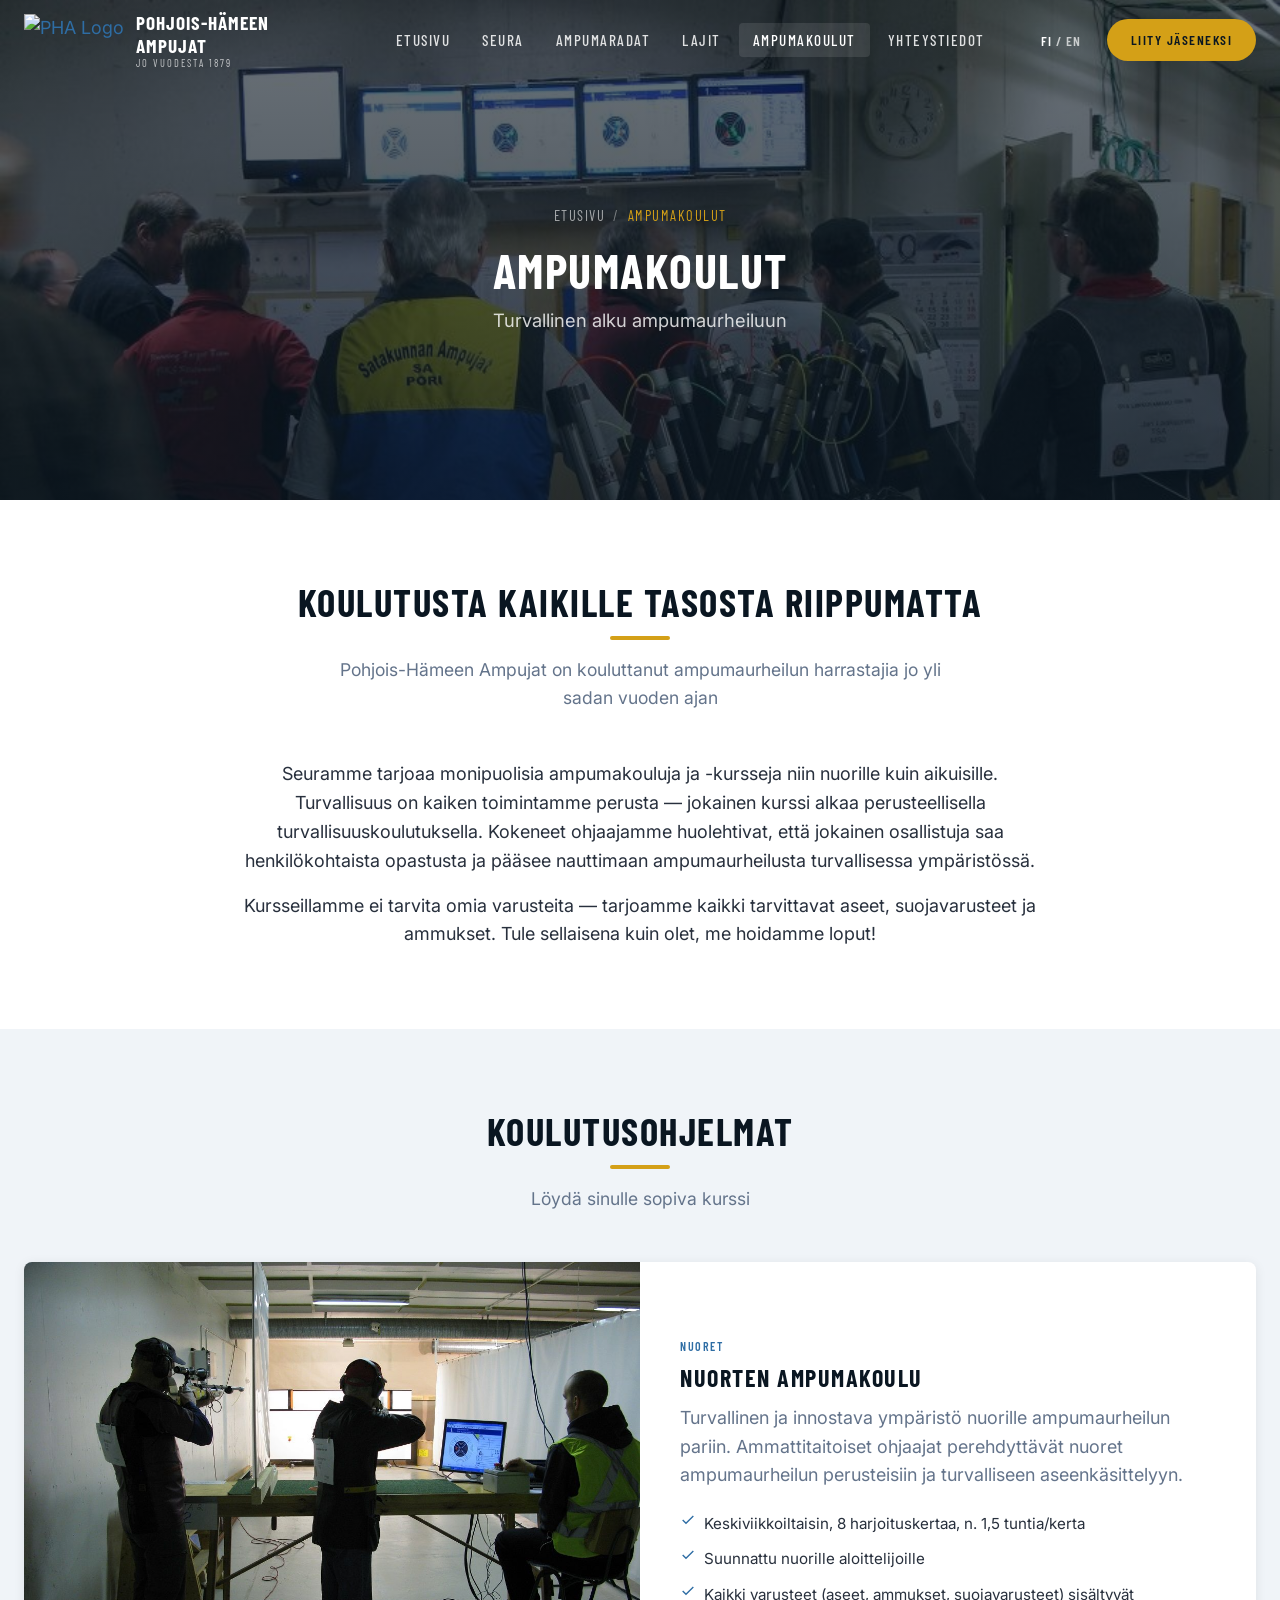
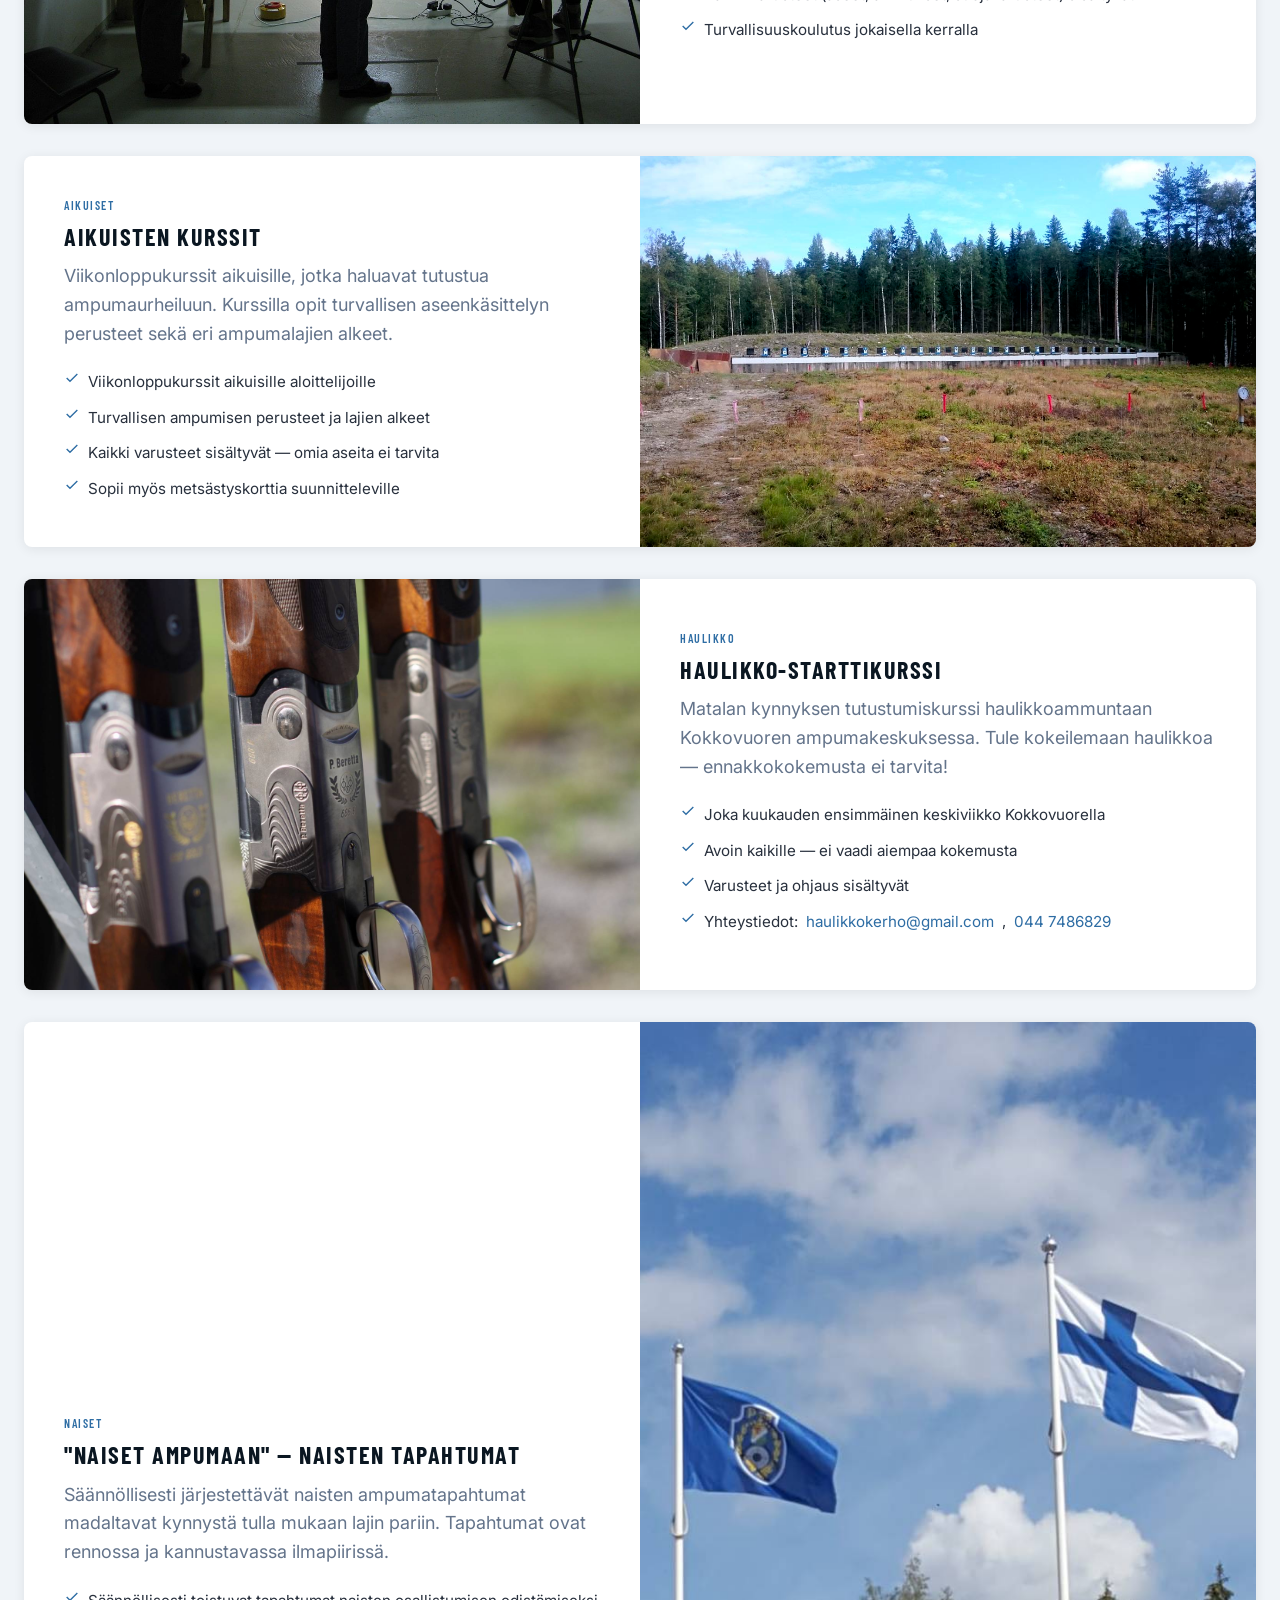
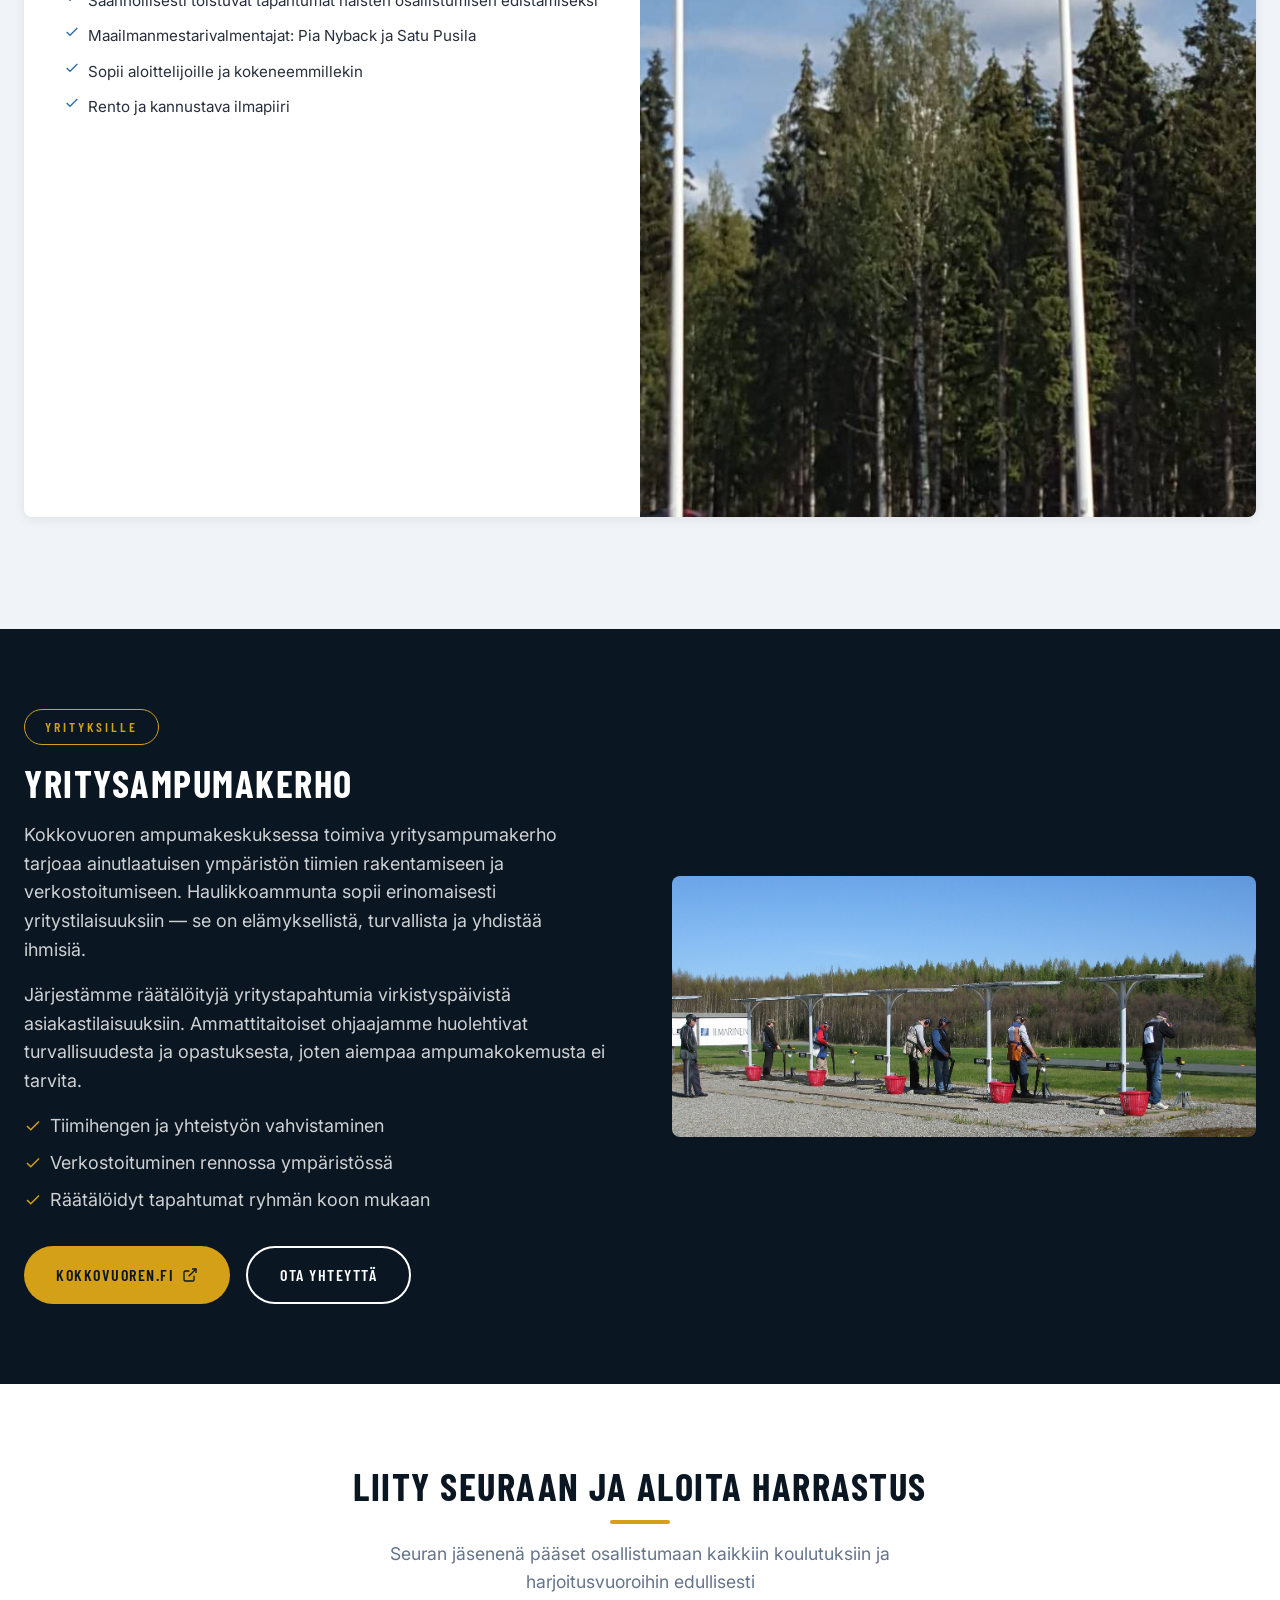
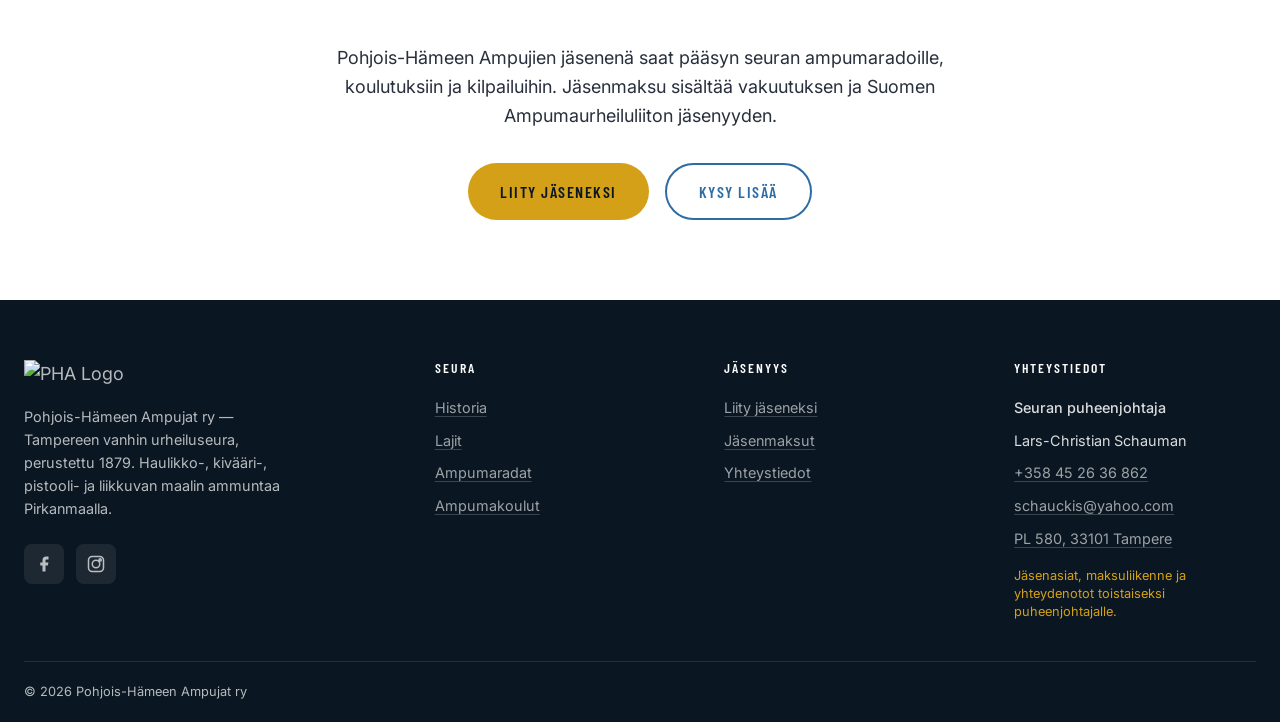
==== commit c6cede83: "Replace "Akat ampumaan" with "Naiset ampumaan" and "ilma-aseet" with "liikkuva maali" in discipline " ====
--- a/ampumakoulut.html
+++ b/ampumakoulut.html
@@ -192,11 +192,11 @@
       <!-- Women's Events -->
       <div class="range-card reveal">
         <div class="range-card-image">
-          <img src="images/PHA-and-Finland-flags.jpg" alt="Akat ampumaan — naisten tapahtumat">
+          <img src="images/PHA-and-Finland-flags.jpg" alt="Naiset ampumaan — naisten tapahtumat">
         </div>
         <div class="range-card-body">
           <span class="card-tag">Naiset</span>
-          <h3>"Akat ampumaan" — Naisten tapahtumat</h3>
+          <h3>"Naiset ampumaan" — Naisten tapahtumat</h3>
           <p>Säännöllisesti järjestettävät naisten ampumatapahtumat madaltavat kynnystä tulla mukaan lajin pariin. Tapahtumat ovat rennossa ja kannustavassa ilmapiirissä.</p>
           <ul class="range-facilities">
             <li>
@@ -286,7 +286,7 @@
       <div class="footer-grid">
         <div class="footer-brand">
           <img src="logo/PHA-logo-2016-remastered.png" alt="PHA Logo">
-          <p>Pohjois-Hämeen Ampujat ry — Tampereen vanhin urheiluseura, perustettu 1879. Haulikko-, kivääri-, pistooli- ja ilma-aseammuntaa Pirkanmaalla.</p>
+          <p>Pohjois-Hämeen Ampujat ry — Tampereen vanhin urheiluseura, perustettu 1879. Haulikko-, kivääri-, pistooli- ja liikkuvan maalin ammuntaa Pirkanmaalla.</p>
           <div class="footer-social">
             <a href="https://www.facebook.com/pohjoishameenampujat" target="_blank" rel="noopener" aria-label="Facebook">
               <svg width="18" height="18" viewBox="0 0 24 24" fill="currentColor"><path d="M18 2h-3a5 5 0 00-5 5v3H7v4h3v8h4v-8h3l1-4h-4V7a1 1 0 011-1h3z"/></svg>
--- a/css/style.css
+++ b/css/style.css
@@ -538,7 +538,7 @@
 
 .hero-indicators {
   position: absolute;
-  bottom: 30px;
+  bottom: 80px;
   left: 50%;
   transform: translateX(-50%);
   z-index: 2;
@@ -1212,6 +1212,116 @@
   color: #64748b;
 }
 
+/* ---------- News / Tiedotteet ---------- */
+.news-board {
+  max-width: 900px;
+  margin: 0 auto;
+  display: flex;
+  flex-direction: column;
+  gap: 1px;
+  background: #e2e8f0;
+  border-radius: var(--card-radius);
+  overflow: hidden;
+  box-shadow: 0 2px 16px rgba(0, 0, 0, 0.08);
+}
+
+.news-item {
+  display: grid;
+  grid-template-columns: auto 1fr;
+  gap: 1.5rem;
+  padding: 1.25rem 1.5rem;
+  background: var(--white);
+  transition: background var(--transition);
+}
+
+.news-item:hover {
+  background: #f8fafc;
+}
+
+.news-item-pinned {
+  background: #fffbeb;
+  border-left: 4px solid var(--gold);
+}
+
+.news-item-pinned:hover {
+  background: #fef9e0;
+}
+
+.news-date {
+  display: flex;
+  flex-direction: column;
+  align-items: center;
+  justify-content: flex-start;
+  min-width: 56px;
+  padding-top: 2px;
+}
+
+.news-date-day {
+  font-family: "Barlow Condensed", sans-serif;
+  font-weight: 700;
+  font-size: 1.6rem;
+  line-height: 1;
+  color: var(--dark);
+}
+
+.news-date-month {
+  font-family: "Barlow Condensed", sans-serif;
+  font-weight: 500;
+  font-size: 0.8rem;
+  text-transform: uppercase;
+  letter-spacing: 1px;
+  color: #64748b;
+  margin-top: 2px;
+}
+
+.news-date-year {
+  font-size: 0.7rem;
+  color: #94a3b8;
+  margin-top: 1px;
+}
+
+.news-body h4 {
+  font-family: "Barlow Condensed", sans-serif;
+  font-weight: 600;
+  font-size: 1.05rem;
+  color: var(--dark);
+  line-height: 1.35;
+  margin-bottom: 0.35rem;
+}
+
+.news-body p {
+  font-size: 0.92rem;
+  color: #64748b;
+  line-height: 1.6;
+}
+
+.news-tag {
+  display: inline-block;
+  font-family: "Barlow Condensed", sans-serif;
+  font-size: 0.7rem;
+  font-weight: 600;
+  text-transform: uppercase;
+  letter-spacing: 0.8px;
+  padding: 2px 8px;
+  border-radius: 3px;
+  margin-bottom: 0.4rem;
+}
+
+.news-tag-hallitus {
+  background: #dbeafe;
+  color: #1e40af;
+}
+
+.news-tag-pk {
+  background: #dcfce7;
+  color: #166534;
+}
+
+.news-tag-seura {
+  background: #fef3c7;
+  color: #92400e;
+}
+
 /* ---------- Partners ---------- */
 .partners-grid {
   display: grid;
@@ -1590,6 +1700,19 @@
     max-width: 300px;
     justify-content: center;
   }
+
+  .news-item {
+    grid-template-columns: 1fr;
+    gap: 0.5rem;
+  }
+  .news-date {
+    flex-direction: row;
+    gap: 0.5rem;
+    align-items: baseline;
+  }
+  .news-date-day {
+    font-size: 1.1rem;
+  }
 }
 
 @media (max-width: 480px) {
